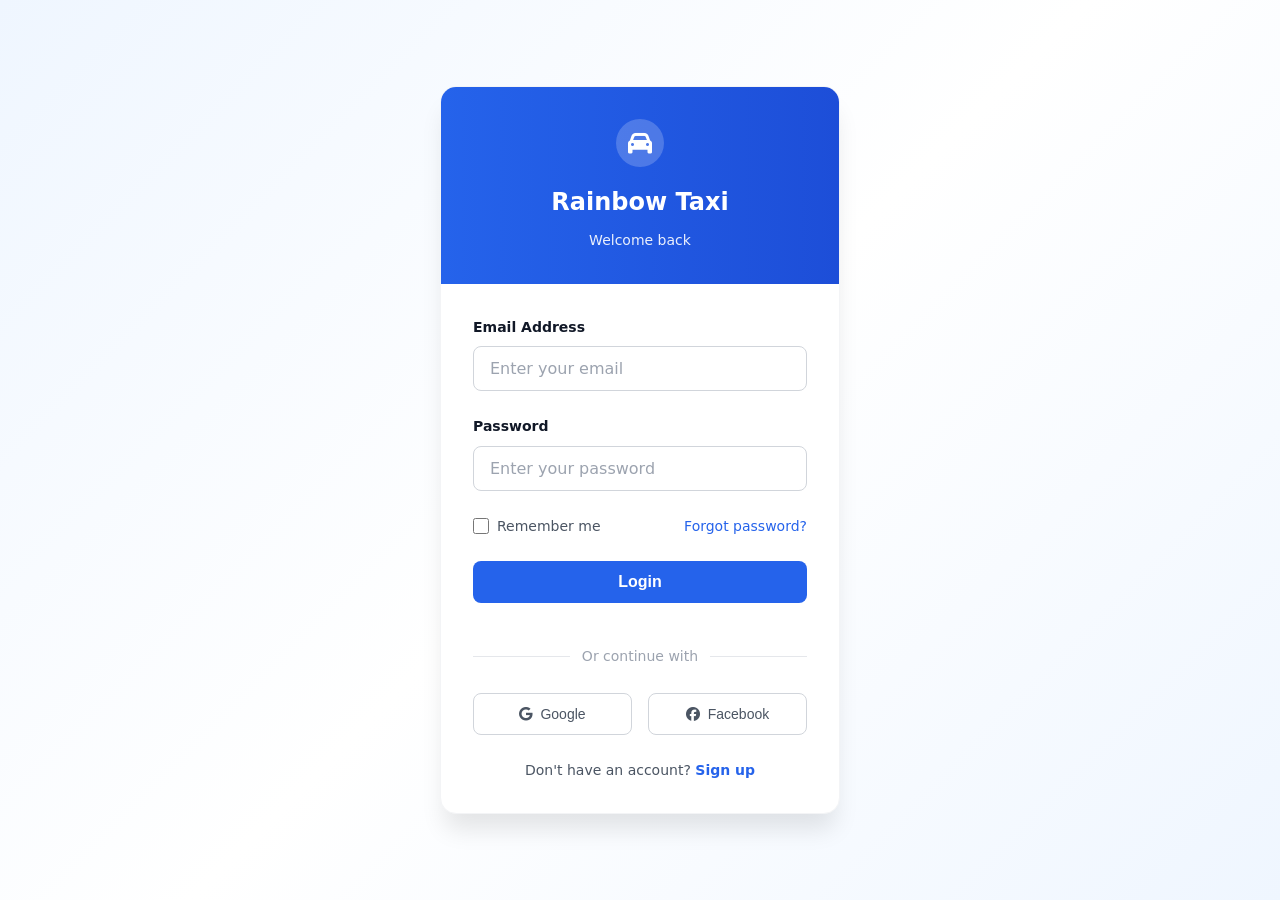
==== login.html @ b4e2dee8 "Initial Commit" ====
<!DOCTYPE html>
<html lang="en">
<head>
    <meta charset="UTF-8">
    <meta name="viewport" content="width=device-width, initial-scale=1.0">
    <title>Login - Rainbow Taxi</title>
    <link rel="stylesheet" href="https://cdnjs.cloudflare.com/ajax/libs/font-awesome/6.4.0/css/all.min.css">
    <link rel="stylesheet" href="style.css">
    <style>
        .login-container {
            min-height: 100vh;
            display: flex;
            align-items: center;
            justify-content: center;
            background: linear-gradient(135deg, #eff6ff 0%, #ffffff 50%, #eff6ff 100%);
            padding: 1rem;
        }

        .login-card {
            background-color: white;
            border-radius: 1rem;
            box-shadow: 0 20px 25px -5px rgba(0, 0, 0, 0.1);
            border: 1px solid #f3f4f6;
            overflow: hidden;
            width: 100%;
            max-width: 400px;
        }

        .login-header {
            background: linear-gradient(90deg, #2563eb, #1d4ed8);
            padding: 2rem;
            text-align: center;
        }

        .login-header-icon {
            width: 3rem;
            height: 3rem;
            background-color: rgba(255, 255, 255, 0.2);
            border-radius: 50%;
            display: flex;
            align-items: center;
            justify-content: center;
            color: white;
            font-size: 1.5rem;
            margin: 0 auto 1rem;
        }

        .login-header h1 {
            font-size: 1.5rem;
            font-weight: 700;
            color: white;
            margin: 0;
        }

        .login-header p {
            color: rgba(255, 255, 255, 0.9);
            font-size: 0.875rem;
            margin: 0.5rem 0 0;
        }

        .login-content {
            padding: 2rem;
        }

        .form-group-login {
            display: flex;
            flex-direction: column;
            margin-bottom: 1.5rem;
        }

        .form-group-login label {
            font-size: 0.875rem;
            font-weight: 600;
            color: #111827;
            margin-bottom: 0.5rem;
        }

        .form-group-login input {
            padding: 0.75rem 1rem;
            border: 1px solid #d1d5db;
            border-radius: 0.5rem;
            font-size: 1rem;
            transition: all 0.2s;
            font-family: inherit;
        }

        .form-group-login input:focus {
            outline: none;
            box-shadow: 0 0 0 3px #eff6ff;
            border-color: #2563eb;
        }

        .form-group-login input::placeholder {
            color: #9ca3af;
        }

        .remember-forgot {
            display: flex;
            justify-content: space-between;
            align-items: center;
            font-size: 0.875rem;
            margin-bottom: 1.5rem;
        }

        .remember-checkbox {
            display: flex;
            align-items: center;
            gap: 0.5rem;
        }

        .remember-checkbox input {
            width: 1rem;
            height: 1rem;
            cursor: pointer;
        }

        .remember-checkbox label {
            cursor: pointer;
            color: #4b5563;
            margin: 0;
        }

        .forgot-link {
            color: #2563eb;
            text-decoration: none;
            transition: color 0.2s;
        }

        .forgot-link:hover {
            color: #1d4ed8;
        }

        .btn-login {
            width: 100%;
            padding: 0.75rem;
            background-color: #2563eb;
            color: white;
            border: none;
            border-radius: 0.5rem;
            font-weight: 600;
            cursor: pointer;
            font-size: 1rem;
            transition: all 0.2s;
            margin-bottom: 1rem;
        }

        .btn-login:hover {
            background-color: #1d4ed8;
        }

        .divider {
            text-align: center;
            margin: 1.5rem 0;
            position: relative;
        }

        .divider::before {
            content: '';
            position: absolute;
            top: 50%;
            left: 0;
            right: 0;
            height: 1px;
            background-color: #e5e7eb;
        }

        .divider span {
            background-color: white;
            padding: 0 0.75rem;
            position: relative;
            color: #9ca3af;
            font-size: 0.875rem;
        }

        .social-login {
            display: grid;
            grid-template-columns: 1fr 1fr;
            gap: 1rem;
            margin-bottom: 1.5rem;
        }

        .btn-social {
            padding: 0.75rem;
            border: 1px solid #d1d5db;
            border-radius: 0.5rem;
            background-color: white;
            cursor: pointer;
            transition: all 0.2s;
            display: flex;
            align-items: center;
            justify-content: center;
            gap: 0.5rem;
            font-size: 0.875rem;
            color: #4b5563;
            font-weight: 500;
        }

        .btn-social:hover {
            border-color: #2563eb;
            background-color: #eff6ff;
        }

        .signup-link {
            text-align: center;
            font-size: 0.875rem;
            color: #4b5563;
        }

        .signup-link a {
            color: #2563eb;
            text-decoration: none;
            font-weight: 600;
            transition: color 0.2s;
        }

        .signup-link a:hover {
            color: #1d4ed8;
        }
    </style>
</head>
<body>
    <div class="login-container">
        <div class="login-card">
            <div class="login-header">
                <div class="login-header-icon">
                    <i class="fas fa-car"></i>
                </div>
                <h1>Rainbow Taxi</h1>
                <p>Welcome back</p>
            </div>

            <div class="login-content">
                <form>
                    <div class="form-group-login">
                        <label for="email">Email Address</label>
                        <input type="email" id="email" placeholder="Enter your email" required>
                    </div>

                    <div class="form-group-login">
                        <label for="password">Password</label>
                        <input type="password" id="password" placeholder="Enter your password" required>
                    </div>

                    <div class="remember-forgot">
                        <div class="remember-checkbox">
                            <input type="checkbox" id="remember" name="remember">
                            <label for="remember">Remember me</label>
                        </div>
                        <a href="#" class="forgot-link">Forgot password?</a>
                    </div>

                    <button type="submit" class="btn-login">Login</button>
                </form>

                <div class="divider">
                    <span>Or continue with</span>
                </div>

                <div class="social-login">
                    <button type="button" class="btn-social">
                        <i class="fab fa-google"></i> Google
                    </button>
                    <button type="button" class="btn-social">
                        <i class="fab fa-facebook"></i> Facebook
                    </button>
                </div>

                <div class="signup-link">
                    Don't have an account? <a href="signup.html">Sign up</a>
                </div>
            </div>
        </div>
    </div>
</body>
</html>
---- style.css ----
/* ===========================
   RESET & BASE
   =========================== */
*, *::before, *::after {
  box-sizing: border-box;
  margin: 0;
  padding: 0;
}

:root {
  --black:    #0a0a0a;
  --white:    #ffffff;
  --yellow:   #f5c200;
  --yellow-l: #fff8d6;
  --yellow-d: #c9a000;
  --gray-50:  #f8f8f7;
  --gray-100: #f0efed;
  --gray-300: #d4d2ce;
  --gray-500: #6b6760;
  --gray-700: #3a3733;
  --green:    #16a34a;

  --radius-sm: 8px;
  --radius-md: 14px;
  --radius-lg: 20px;

  --font-display: 'DM Serif Display', Georgia, serif;
  --font-body:    'DM Sans', system-ui, sans-serif;
}

html { scroll-behavior: smooth; }

body {
  font-family: var(--font-body);
  background: var(--white);
  color: var(--black);
  line-height: 1.6;
  font-size: 16px;
  -webkit-font-smoothing: antialiased;
}

.container {
  max-width: 1120px;
  margin: 0 auto;
  padding: 0 24px;
}

a { text-decoration: none; }

/* ===========================
   SHARED
   =========================== */
.eyebrow {
  display: inline-block;
  font-size: 0.72rem;
  font-weight: 600;
  letter-spacing: 0.12em;
  text-transform: uppercase;
  color: var(--gray-500);
  margin-bottom: 10px;
}

.section-header {
  margin-bottom: 40px;
}
.section-header h2 {
  font-family: var(--font-display);
  font-size: clamp(1.8rem, 3.5vw, 2.6rem);
  font-weight: 400;
  letter-spacing: -0.02em;
  color: var(--black);
}
.section-sub {
  font-size: 0.95rem;
  color: var(--gray-500);
  margin-top: 6px;
}

/* ===========================
   BUTTONS
   =========================== */
.cta-btn {
  display: inline-flex;
  align-items: center;
  gap: 8px;
  padding: 12px 24px;
  background: var(--black);
  color: var(--white);
  border: 2px solid var(--black);
  border-radius: var(--radius-sm);
  font-family: var(--font-body);
  font-size: 0.9rem;
  font-weight: 600;
  cursor: pointer;
  transition: background 0.2s, color 0.2s, transform 0.15s;
  text-decoration: none;
}
.cta-btn:hover {
  background: var(--yellow);
  border-color: var(--yellow);
  color: var(--black);
  transform: translateY(-1px);
}

.ghost-btn {
  display: inline-flex;
  align-items: center;
  gap: 8px;
  padding: 12px 24px;
  background: transparent;
  color: var(--black);
  border: 2px solid var(--gray-300);
  border-radius: var(--radius-sm);
  font-family: var(--font-body);
  font-size: 0.9rem;
  font-weight: 600;
  cursor: pointer;
  transition: border-color 0.2s, transform 0.15s, background 0.2s;
  text-decoration: none;
}
.ghost-btn:hover {
  border-color: var(--black);
  background: var(--gray-50);
  transform: translateY(-1px);
}

.link-btn {
  color: var(--gray-700);
  font-size: 0.9rem;
  font-weight: 500;
  transition: color 0.2s;
  text-decoration: none;
}
.link-btn:hover { color: var(--black); }

/* ===========================
   NAV
   =========================== */
nav {
  position: sticky;
  top: 0;
  z-index: 100;
  background: rgba(255,255,255,0.94);
  backdrop-filter: blur(12px);
  -webkit-backdrop-filter: blur(12px);
  border-bottom: 1px solid var(--gray-100);
}

.nav-wrapper {
  display: flex;
  align-items: center;
  justify-content: space-between;
  height: 72px;
}

.logo {
  display: flex;
  align-items: center;
  gap: 8px;
  font-family: var(--font-body);
  font-size: 1.05rem;
  font-weight: 700;
  color: var(--black);
  letter-spacing: -0.02em;
  text-decoration: none;
}
.hero-logo-img {
  width: 170px;
  height: 170px;
  object-fit: contain;
  border-radius: 50%;
  background: #fff;
  padding: 6px;
}
@media (min-width: 900px) {
  .hero-logo-img {
    width: 200px;
    height: 200px;
  }
}
.logo-img {
  width: 52px;
  height: 52px;
  object-fit: contain;
  border-radius: 6px;
}
.logo-cab { font-size: 1.3rem; line-height: 1; }

.nav-center {
  display: none;
  gap: 32px;
}
@media (min-width: 768px) { .nav-center { display: flex; } }

.nav-center a {
  color: var(--gray-700);
  font-size: 0.875rem;
  font-weight: 500;
  transition: color 0.2s;
  text-decoration: none;
}
.nav-center a:hover { color: var(--black); }

.nav-right {
  display: flex;
  align-items: center;
  gap: 16px;
}

/* Hide desktop-only links on small screens */
@media (max-width: 767px) {
  .desktop-only { display: none; }
}

/* Hamburger button */
.hamburger {
  display: none;
  flex-direction: column;
  justify-content: center;
  align-items: center;
  gap: 5px;
  width: 40px;
  height: 40px;
  background: transparent;
  border: 1px solid var(--gray-100);
  border-radius: var(--radius-sm);
  cursor: pointer;
  padding: 0;
  transition: background 0.2s;
}
.hamburger:hover { background: var(--gray-50); }
.hamburger span {
  display: block;
  width: 20px;
  height: 2px;
  background: var(--black);
  border-radius: 2px;
  transition: transform 0.25s, opacity 0.25s;
  transform-origin: center;
}
/* X state */
.hamburger.open span:nth-child(1) { transform: translateY(7px) rotate(45deg); }
.hamburger.open span:nth-child(2) { opacity: 0; transform: scaleX(0); }
.hamburger.open span:nth-child(3) { transform: translateY(-7px) rotate(-45deg); }

@media (max-width: 767px) { .hamburger { display: flex; } }

/* Mobile menu dropdown */
.mobile-menu {
  display: none;
  flex-direction: column;
  background: var(--white);
  border-top: 1px solid var(--gray-100);
  padding: 8px 0 16px;
  box-shadow: 0 8px 24px rgba(0,0,0,0.08);
}
.mobile-menu.open { display: flex; }

.mobile-link {
  padding: 14px 24px;
  font-size: 1rem;
  font-weight: 500;
  color: var(--gray-700);
  text-decoration: none;
  border-bottom: 1px solid var(--gray-100);
  transition: background 0.15s, color 0.15s;
}
.mobile-link:last-of-type { border-bottom: none; }
.mobile-link:hover { background: var(--gray-50); color: var(--black); }

.mobile-menu-actions {
  display: flex;
  flex-direction: column;
  gap: 10px;
  padding: 16px 24px 0;
}

/* ===========================
   HERO
   =========================== */
.hero {
  background: var(--yellow-l);
  padding: 80px 0 100px;
  overflow: hidden;
}

.hero-inner {
  display: grid;
  grid-template-columns: 1fr;
  gap: 60px;
  align-items: center;
}
@media (min-width: 900px) { .hero-inner { grid-template-columns: 1fr 1fr; } }

.hero-text h1 {
  font-family: var(--font-display);
  font-size: clamp(2.4rem, 5vw, 4rem);
  font-weight: 400;
  line-height: 1.12;
  color: var(--black);
  margin-bottom: 20px;
  letter-spacing: -0.02em;
}
.hero-text h1 em {
  font-style: italic;
  color: var(--yellow-d);
}

.hero-text p {
  font-size: 1.05rem;
  color: var(--gray-700);
  max-width: 440px;
  margin-bottom: 32px;
  line-height: 1.75;
}

.hero-actions {
  display: flex;
  gap: 12px;
  flex-wrap: wrap;
  margin-bottom: 48px;
}

.hero-stats {
  display: flex;
  align-items: center;
  gap: 24px;
}
.stat span {
  display: block;
  font-size: 1.1rem;
  font-weight: 700;
  color: var(--black);
  letter-spacing: -0.02em;
}
.stat p { font-size: 0.78rem; color: var(--gray-500); margin: 0; }
.stat-divider { width: 1px; height: 32px; background: var(--yellow-d); opacity: 0.3; }

/* Hero visual */
.hero-visual {
  display: flex;
  align-items: center;
  justify-content: center;
  position: relative;
  height: 220px;
  margin-top: 16px;
}
@media (min-width: 900px) {
  .hero-visual {
    display: block;
    height: 380px;
    margin-top: 0;
  }
}

/* Hide the floating cards on mobile, show on desktop */
.visual-card {
  display: none;
}
@media (min-width: 900px) {
  .visual-card {
    display: flex;
    position: absolute;
    background: var(--white);
    border: 1px solid var(--gray-100);
    border-radius: var(--radius-md);
    padding: 12px 18px;
    align-items: center;
    gap: 10px;
    font-size: 0.82rem;
    font-weight: 500;
    color: var(--black);
    box-shadow: 0 4px 20px rgba(0,0,0,0.07);
    animation: float 3s ease-in-out infinite alternate;
  }
}

.visual-orb {
  position: absolute;
  top: 50%; left: 50%;
  transform: translate(-50%, -50%);
  width: 200px; height: 200px;
  background: var(--yellow);
  opacity: 0.18;
  border-radius: 50%;
}
@media (min-width: 900px) {
  .visual-orb { width: 240px; height: 240px; }
}

.visual-taxi {
  position: absolute;
  top: 50%; left: 50%;
  transform: translate(-50%, -50%);
  font-size: 6rem;
  line-height: 1;
  z-index: 1;
}
.visual-card i { color: var(--yellow-d); font-size: 0.9rem; }
.status-online { color: var(--green) !important; font-size: 0.6rem !important; }

.vc1 { top: 24px; left: 10%; animation-delay: 0s; }
.vc2 { bottom: 24px; right: 5%; animation-delay: 1.5s; }

@keyframes float {
  from { transform: translateY(0); }
  to   { transform: translateY(-10px); }
}

/* ===========================
   BOOKING
   =========================== */
.booking { padding: 80px 0; }

.booking-card {
  background: var(--white);
  border: 1px solid var(--gray-100);
  border-radius: var(--radius-lg);
  box-shadow: 0 8px 40px rgba(0,0,0,0.07);
  overflow: hidden;
}

.booking-form {
  padding: 32px;
  display: flex;
  flex-direction: column;
  gap: 24px;
}

.form-block-title {
  font-size: 0.8rem;
  font-weight: 700;
  letter-spacing: 0.06em;
  text-transform: uppercase;
  color: var(--gray-500);
  display: flex;
  align-items: center;
  gap: 6px;
}

/* Location grouped input */
.location-inputs {
  background: var(--gray-50);
  border: 1px solid var(--gray-100);
  border-radius: var(--radius-md);
  padding: 8px 16px;
}

.field-group label {
  display: flex;
  align-items: center;
  gap: 6px;
  font-size: 0.7rem;
  font-weight: 700;
  letter-spacing: 0.09em;
  text-transform: uppercase;
  color: var(--gray-500);
  margin-bottom: 2px;
}

.input-row {
  display: flex;
  align-items: center;
  gap: 12px;
}

.dot {
  width: 10px; height: 10px;
  border-radius: 50%;
  flex-shrink: 0;
}
.dot-green  { background: var(--green); }
.dot-black  { background: var(--black); }

.location-inputs input {
  width: 100%;
  background: transparent;
  border: none;
  outline: none;
  font-family: var(--font-body);
  font-size: 0.95rem;
  color: var(--black);
  padding: 12px 0;
}
.location-inputs input::placeholder { color: var(--gray-300); }

.route-line {
  height: 1px;
  background: var(--gray-100);
  margin: 2px 0 2px 22px;
}

/* Locate me button */
.locate-btn {
  background: transparent;
  border: none;
  color: var(--gray-500);
  cursor: pointer;
  padding: 6px;
  border-radius: var(--radius-sm);
  transition: color 0.2s, background 0.2s;
  flex-shrink: 0;
}
.locate-btn:hover { color: var(--black); background: var(--gray-100); }

/* Autocomplete */
.autocomplete-list {
  position: relative;
  z-index: 999;
}
.autocomplete-list .suggestion {
  padding: 10px 16px 10px 36px;
  font-size: 0.85rem;
  color: var(--black);
  cursor: pointer;
  border-top: 1px solid var(--gray-100);
  background: var(--white);
  transition: background 0.15s;
}
.autocomplete-list .suggestion:hover { background: var(--yellow-l); }
.autocomplete-list .suggestion i {
  margin-right: 8px;
  color: var(--gray-500);
}

/* Map wrapper */
.map-wrapper {
  border: 1px solid var(--gray-100);
  border-radius: var(--radius-md);
  overflow: hidden;
}

.map-legend {
  display: flex;
  align-items: center;
  gap: 16px;
  padding: 10px 16px;
  background: var(--gray-50);
  border-bottom: 1px solid var(--gray-100);
  font-size: 0.78rem;
  font-weight: 500;
  color: var(--gray-700);
  flex-wrap: wrap;
}
.legend-item {
  display: flex;
  align-items: center;
  gap: 6px;
}
.map-hint {
  margin-left: auto;
  font-size: 0.72rem;
  color: var(--gray-500);
  display: flex;
  align-items: center;
  gap: 5px;
}

.map-mode-toggle {
  display: flex;
  background: var(--gray-50);
  border-bottom: 1px solid var(--gray-100);
}
.map-mode {
  flex: 1;
  padding: 9px 12px;
  border: none;
  background: transparent;
  font-family: var(--font-body);
  font-size: 0.8rem;
  font-weight: 600;
  color: var(--gray-500);
  cursor: pointer;
  transition: all 0.2s;
  border-bottom: 2px solid transparent;
}
.map-mode.active {
  color: var(--black);
  border-bottom-color: var(--yellow-d);
  background: var(--white);
}

#booking-map {
  height: 320px;
  width: 100%;
}

/* Leaflet popup tweak */
.leaflet-popup-content-wrapper {
  border-radius: var(--radius-sm) !important;
  font-family: var(--font-body) !important;
  font-size: 0.82rem !important;
  box-shadow: 0 4px 20px rgba(0,0,0,0.12) !important;
}
.leaflet-popup-tip { display: none; }

/* Form row (date/time, passengers) */
.form-row {
  display: grid;
  grid-template-columns: 1fr 1fr;
  gap: 16px;
}
@media (max-width: 560px) { .form-row { grid-template-columns: 1fr; } }

.field-group.standalone {
  display: flex;
  flex-direction: column;
  gap: 8px;
}
.field-group.standalone label {
  font-size: 0.7rem;
  font-weight: 700;
  letter-spacing: 0.09em;
  text-transform: uppercase;
  color: var(--gray-500);
  display: flex;
  align-items: center;
  gap: 6px;
}
.field-group.standalone input {
  padding: 11px 14px;
  border: 1px solid var(--gray-100);
  border-radius: var(--radius-sm);
  font-family: var(--font-body);
  font-size: 0.9rem;
  color: var(--black);
  background: var(--gray-50);
  outline: none;
  transition: border-color 0.2s, box-shadow 0.2s;
}
.field-group.standalone input:focus {
  border-color: var(--yellow-d);
  box-shadow: 0 0 0 3px rgba(245,194,0,0.15);
}

/* Time + AM/PM */
.time-row {
  display: flex;
  gap: 8px;
  align-items: center;
}
.time-row input { flex: 1; }

.ampm-toggle {
  display: flex;
  border: 1px solid var(--gray-100);
  border-radius: var(--radius-sm);
  overflow: hidden;
}
.ampm {
  padding: 11px 12px;
  border: none;
  background: var(--gray-50);
  color: var(--gray-500);
  font-family: var(--font-body);
  font-size: 0.78rem;
  font-weight: 600;
  cursor: pointer;
  transition: background 0.2s, color 0.2s;
}
.ampm.active {
  background: var(--black);
  color: var(--white);
}

/* Passenger selector */
.passenger-selector {
  display: flex;
  gap: 8px;
}
.pax-btn {
  width: 44px; height: 44px;
  border: 2px solid var(--gray-100);
  border-radius: var(--radius-sm);
  background: var(--gray-50);
  color: var(--gray-700);
  font-family: var(--font-body);
  font-weight: 700;
  font-size: 0.95rem;
  cursor: pointer;
  transition: all 0.2s;
}
.pax-btn:hover { border-color: var(--yellow-d); }
.pax-btn.active {
  background: var(--black);
  border-color: var(--black);
  color: var(--white);
}

/* Pet toggle */
.pet-toggle-row {
  display: flex;
  border: 1px solid var(--gray-100);
  border-radius: var(--radius-sm);
  overflow: hidden;
}
.pet-btn {
  flex: 1;
  padding: 11px 12px;
  border: none;
  background: var(--gray-50);
  color: var(--gray-700);
  font-family: var(--font-body);
  font-size: 0.82rem;
  font-weight: 600;
  cursor: pointer;
  transition: background 0.2s, color 0.2s;
  white-space: nowrap;
}
.pet-btn.active {
  background: var(--black);
  color: var(--white);
}

/* Booking actions */
.booking-actions {
  display: flex;
  flex-direction: column;
  gap: 12px;
  padding-top: 8px;
  border-top: 1px solid var(--gray-100);
}
@media (min-width: 560px) {
  .booking-actions {
    flex-direction: row;
    justify-content: flex-end;
    align-items: center;
  }
}
.advance-btn { border-style: dashed; }
.cta-wide { padding: 13px 32px; font-size: 1rem; }

/* ===========================
   FARE CALCULATOR
   =========================== */
.fare-section {
  background: var(--gray-50);
  padding: 80px 0;
}

.fare-card {
  background: var(--white);
  border: 1px solid var(--gray-100);
  border-radius: var(--radius-lg);
  overflow: hidden;
  max-width: 560px;
}

.fare-table { padding: 0; }

.fare-row {
  display: flex;
  justify-content: space-between;
  align-items: center;
  padding: 16px 28px;
  border-bottom: 1px solid var(--gray-100);
  font-size: 0.95rem;
  color: var(--black);
}
.fare-row:last-child { border-bottom: none; }

.fare-row-head {
  background: var(--gray-50);
  font-size: 0.7rem;
  font-weight: 700;
  letter-spacing: 0.1em;
  text-transform: uppercase;
  color: var(--gray-500);
  padding: 12px 28px;
}

.fare-val { font-weight: 600; color: var(--black); }

.fare-row-input { gap: 16px; }

.km-input-wrap {
  display: flex;
  align-items: center;
  gap: 6px;
  border: 1px solid var(--gray-100);
  border-radius: var(--radius-sm);
  padding: 6px 12px;
  background: var(--gray-50);
}
.km-input-wrap input {
  width: 70px;
  border: none;
  background: transparent;
  font-family: var(--font-body);
  font-size: 0.95rem;
  color: var(--black);
  outline: none;
  text-align: right;
}
.km-label { font-size: 0.82rem; font-weight: 600; color: var(--gray-500); }

.fare-divider { height: 3px; background: var(--gray-100); }

.fare-total-row {
  padding: 20px 28px;
  background: var(--yellow-l);
}
.fare-total {
  font-size: 1.5rem;
  font-weight: 700;
  color: var(--black);
  letter-spacing: -0.02em;
}

.fare-note {
  padding: 14px 28px;
  font-size: 0.78rem;
  color: var(--gray-500);
  display: flex;
  align-items: flex-start;
  gap: 8px;
  background: var(--gray-50);
  border-top: 1px solid var(--gray-100);
}
.fare-note i { margin-top: 2px; flex-shrink: 0; }

/* ===========================
   TAXI INFO + DRIVER
   =========================== */
.taxi-info-section { padding: 80px 0; }

.taxi-info-grid {
  display: grid;
  grid-template-columns: 1fr;
  gap: 24px;
}
@media (min-width: 768px) { .taxi-info-grid { grid-template-columns: 1fr 1fr; } }

.info-card {
  background: var(--white);
  border: 1px solid var(--gray-100);
  border-radius: var(--radius-lg);
  overflow: hidden;
}

.info-card-header {
  display: flex;
  align-items: center;
  gap: 16px;
  padding: 24px 28px;
  border-bottom: 1px solid var(--gray-100);
  background: var(--gray-50);
}
.info-icon {
  width: 40px; height: 40px;
  display: flex; align-items: center; justify-content: center;
  border: 1px solid var(--gray-100);
  border-radius: var(--radius-sm);
  background: var(--white);
  font-size: 1rem;
  color: var(--black);
  flex-shrink: 0;
}
.info-card-header h3 {
  font-size: 1rem;
  font-weight: 700;
  color: var(--black);
  margin: 0;
}

.info-list { padding: 8px 0; }

.info-item {
  display: flex;
  align-items: center;
  justify-content: space-between;
  gap: 16px;
  padding: 13px 28px;
  border-bottom: 1px solid var(--gray-100);
}
.info-item:last-child { border-bottom: none; }
.info-item-col { flex-direction: column; align-items: flex-start; gap: 8px; }

.info-label {
  font-size: 0.78rem;
  font-weight: 600;
  letter-spacing: 0.06em;
  text-transform: uppercase;
  color: var(--gray-500);
  flex-shrink: 0;
}
.info-value {
  font-size: 0.9rem;
  font-weight: 500;
  color: var(--black);
  display: flex;
  align-items: center;
  gap: 6px;
  flex-wrap: wrap;
}

.color-row { display: flex; align-items: center; gap: 6px; }

.color-swatch {
  width: 14px; height: 14px;
  border-radius: 3px;
  border: 1px solid var(--gray-300);
  display: inline-block;
  flex-shrink: 0;
}
.swatch-yellow { background: var(--yellow); }
.swatch-white  { background: #fff; }

.plate-badge {
  display: inline-block;
  padding: 3px 10px;
  border: 2px solid var(--black);
  border-radius: 4px;
  font-family: monospace;
  font-size: 0.85rem;
  font-weight: 700;
  letter-spacing: 0.1em;
  color: var(--black);
}

.tags-row { display: flex; flex-wrap: wrap; gap: 8px; }
.tag {
  padding: 4px 10px;
  background: var(--yellow-l);
  border: 1px solid var(--yellow-d);
  border-radius: 99px;
  font-size: 0.76rem;
  font-weight: 600;
  color: var(--black);
}

/* Driver card */
.driver-body {
  display: grid;
  grid-template-columns: 1fr;
  gap: 0;
}
@media (min-width: 480px) { .driver-body { grid-template-columns: auto 1fr; } }

.driver-photo-wrap {
  display: flex;
  flex-direction: column;
  align-items: center;
  gap: 12px;
  padding: 24px 20px;
  border-right: 1px solid var(--gray-100);
  border-bottom: 1px solid var(--gray-100);
}
@media (min-width: 480px) { .driver-photo-wrap { border-bottom: none; } }

.driver-photo-placeholder {
  width: 96px; height: 96px;
  border-radius: 50%;
  background: var(--gray-100);
  display: flex;
  flex-direction: column;
  align-items: center;
  justify-content: center;
  color: var(--gray-300);
  font-size: 2.8rem;
  gap: 0;
}
.driver-photo-placeholder span {
  font-size: 0.6rem;
  color: var(--gray-500);
  font-weight: 500;
  line-height: 1;
}

.driver-status-badge {
  display: flex;
  align-items: center;
  gap: 6px;
  padding: 5px 12px;
  background: #dcfce7;
  border: 1px solid #bbf7d0;
  border-radius: 99px;
  font-size: 0.72rem;
  font-weight: 600;
  color: #15803d;
  white-space: nowrap;
}
.status-dot {
  width: 7px; height: 7px;
  background: var(--green);
  border-radius: 50%;
  animation: pulse 2s ease-in-out infinite;
  flex-shrink: 0;
}
@keyframes pulse {
  0%, 100% { opacity: 1; }
  50% { opacity: 0.4; }
}

.stars { color: var(--yellow-d); letter-spacing: 1px; }

/* ===========================
   HOW IT WORKS
   =========================== */
.how-it-works {
  background: var(--gray-50);
  padding: 80px 0;
}

.steps {
  display: flex;
  flex-direction: column;
  gap: 24px;
}
@media (min-width: 768px) {
  .steps { flex-direction: row; align-items: flex-start; gap: 16px; }
}

.step { flex: 1; }
.step-num {
  font-family: var(--font-display);
  font-size: 2.4rem;
  color: var(--gray-100);
  line-height: 1;
  margin-bottom: 12px;
}
.step h3 {
  font-size: 0.95rem;
  font-weight: 700;
  color: var(--black);
  margin-bottom: 6px;
}
.step p { font-size: 0.85rem; color: var(--gray-500); line-height: 1.7; }

.step-arrow {
  display: none;
  color: var(--gray-300);
  font-size: 0.85rem;
  padding-top: 16px;
}
@media (min-width: 768px) { .step-arrow { display: flex; } }

/* ===========================
   FOOTER
   =========================== */
footer {
  background: var(--black);
  color: var(--gray-500);
  padding: 64px 0 0;
}

.footer-inner {
  display: grid;
  grid-template-columns: 1fr;
  gap: 48px;
  padding-bottom: 48px;
}
@media (min-width: 768px) { .footer-inner { grid-template-columns: 1.5fr 2fr; } }

.footer-brand .logo { color: var(--white); }
.footer-brand p { font-size: 0.85rem; margin-top: 12px; color: var(--gray-500); }

.footer-links {
  display: grid;
  grid-template-columns: repeat(3, 1fr);
  gap: 24px;
}
.footer-links h5 {
  font-size: 0.72rem;
  font-weight: 700;
  color: var(--white);
  letter-spacing: 0.1em;
  text-transform: uppercase;
  margin-bottom: 14px;
}
.footer-links a {
  display: block;
  font-size: 0.85rem;
  color: var(--gray-500);
  margin-bottom: 10px;
  transition: color 0.2s;
  text-decoration: none;
}
.footer-links a:hover { color: var(--white); }

.footer-bottom {
  border-top: 1px solid #1f1f1f;
  padding: 20px 0;
  display: flex;
  flex-direction: column;
  align-items: center;
  gap: 12px;
  font-size: 0.8rem;
  color: var(--gray-500);
}
@media (min-width: 640px) {
  .footer-bottom { flex-direction: row; justify-content: space-between; }
}

.socials { display: flex; gap: 20px; }
.socials a {
  color: var(--gray-500);
  font-size: 0.85rem;
  transition: color 0.2s;
  text-decoration: none;
}
.socials a:hover { color: var(--white); }

/* ===========================
   AUTO DATETIME DISPLAY
   =========================== */
.datetime-display {
  padding: 11px 14px;
  border: 1px solid var(--gray-100);
  border-radius: var(--radius-sm);
  font-family: var(--font-body);
  font-size: 0.9rem;
  color: var(--black);
  background: var(--gray-50);
  font-weight: 500;
  min-height: 44px;
  display: flex;
  align-items: center;
}

/* ===========================
   BOOKING MODAL
   =========================== */
.modal-overlay {
  position: fixed;
  inset: 0;
  z-index: 9999;
  background: rgba(0,0,0,0.55);
  backdrop-filter: blur(4px);
  display: flex;
  align-items: center;
  justify-content: center;
  padding: 16px;
  opacity: 0;
  pointer-events: none;
  transition: opacity 0.25s ease;
}
.modal-overlay.open {
  opacity: 1;
  pointer-events: all;
}
.modal-overlay.open .modal-card {
  transform: translateY(0) scale(1);
  opacity: 1;
}

.modal-card {
  background: var(--white);
  border-radius: var(--radius-lg);
  width: 100%;
  max-width: 480px;
  max-height: 90vh;
  overflow-y: auto;
  box-shadow: 0 24px 60px rgba(0,0,0,0.22);
  position: relative;
  transform: translateY(24px) scale(0.97);
  opacity: 0;
  transition: transform 0.3s cubic-bezier(.22,1,.36,1), opacity 0.25s ease;
}

.modal-close {
  position: absolute;
  top: 14px; right: 14px;
  width: 34px; height: 34px;
  border: none;
  background: var(--gray-100);
  border-radius: 50%;
  cursor: pointer;
  display: flex; align-items: center; justify-content: center;
  color: var(--gray-700);
  font-size: 0.85rem;
  transition: background 0.2s, color 0.2s;
  z-index: 1;
}
.modal-close:hover { background: var(--gray-300); color: var(--black); }

.modal-header {
  background: var(--yellow-l);
  border-bottom: 1px solid var(--yellow-d);
  padding: 32px 28px 24px;
  text-align: center;
}
.modal-icon {
  width: 52px; height: 52px;
  background: var(--yellow);
  border-radius: 50%;
  display: flex; align-items: center; justify-content: center;
  font-size: 1.4rem;
  margin: 0 auto 14px;
  border: 3px solid var(--yellow-d);
}
.modal-header h2 {
  font-family: var(--font-display);
  font-size: 1.5rem;
  font-weight: 400;
  color: var(--black);
  margin-bottom: 4px;
}
.modal-header p {
  font-size: 0.85rem;
  color: var(--gray-700);
}

.modal-body {
  padding: 24px 28px;
  display: flex;
  flex-direction: column;
  gap: 20px;
}

/* Route display */
.modal-route {
  background: var(--gray-50);
  border: 1px solid var(--gray-100);
  border-radius: var(--radius-md);
  padding: 16px 18px;
  display: flex;
  flex-direction: column;
  gap: 0;
}
.modal-loc {
  display: flex;
  align-items: flex-start;
  gap: 12px;
  padding: 8px 0;
}
.modal-loc .dot { margin-top: 5px; flex-shrink: 0; }
.modal-loc-label {
  display: block;
  font-size: 0.68rem;
  font-weight: 700;
  letter-spacing: 0.09em;
  text-transform: uppercase;
  color: var(--gray-500);
  margin-bottom: 2px;
}
.modal-loc-val {
  font-size: 0.85rem;
  font-weight: 500;
  color: var(--black);
  line-height: 1.4;
}
.modal-route-line {
  height: 1px;
  background: var(--gray-100);
  margin: 0 0 0 22px;
}

/* Stats row */
.modal-stats {
  display: grid;
  grid-template-columns: repeat(3, 1fr);
  gap: 12px;
}
.modal-stat {
  background: var(--gray-50);
  border: 1px solid var(--gray-100);
  border-radius: var(--radius-sm);
  padding: 12px;
  display: flex;
  align-items: flex-start;
  gap: 10px;
}
.modal-stat i {
  color: var(--yellow-d);
  font-size: 0.9rem;
  margin-top: 2px;
  flex-shrink: 0;
}
.modal-stat-label {
  display: block;
  font-size: 0.65rem;
  font-weight: 700;
  letter-spacing: 0.08em;
  text-transform: uppercase;
  color: var(--gray-500);
  margin-bottom: 2px;
}
.modal-stat-val {
  font-size: 0.82rem;
  font-weight: 600;
  color: var(--black);
}

/* Fare box */
.modal-fare-box {
  border: 1px solid var(--gray-100);
  border-radius: var(--radius-md);
  overflow: hidden;
}
.modal-fare-breakdown { padding: 4px 0; }
.modal-fare-row {
  display: flex;
  justify-content: space-between;
  align-items: center;
  padding: 11px 18px;
  font-size: 0.88rem;
  color: var(--gray-700);
  border-bottom: 1px solid var(--gray-100);
}
.modal-fare-total-row {
  display: flex;
  justify-content: space-between;
  align-items: center;
  padding: 16px 18px;
  background: var(--yellow-l);
  font-size: 0.95rem;
  font-weight: 700;
  color: var(--black);
}
#modal-total {
  font-size: 1.3rem;
  font-weight: 700;
  color: var(--black);
}

.modal-note {
  font-size: 0.76rem;
  color: var(--gray-500);
  display: flex;
  align-items: flex-start;
  gap: 6px;
  line-height: 1.5;
}
.modal-note i { margin-top: 2px; flex-shrink: 0; }

.modal-ok-btn {
  width: calc(100% - 56px);
  margin: 0 28px 28px;
  justify-content: center;
}

@media (max-width: 480px) {
  .modal-stats { grid-template-columns: 1fr; }
  .modal-body { padding: 20px 18px; }
  .modal-ok-btn { width: calc(100% - 36px); margin: 0 18px 20px; }
}

/* Advance booking fields */
.adv-field {
  display: flex;
  flex-direction: column;
  gap: 6px;
}
.adv-label {
  font-size: 0.8rem;
  font-weight: 700;
  letter-spacing: 0.06em;
  text-transform: uppercase;
  color: var(--gray-700);
  display: flex;
  align-items: center;
  gap: 6px;
}
.adv-label i { color: var(--yellow-d); }
.adv-input {
  padding: 11px 14px;
  border: 1px solid var(--gray-100);
  border-radius: var(--radius-sm);
  font-family: var(--font-body);
  font-size: 0.95rem;
  color: var(--black);
  background: var(--gray-50);
  transition: border-color 0.2s, box-shadow 0.2s;
  width: 100%;
  box-sizing: border-box;
}
.adv-input:focus {
  outline: none;
  border-color: var(--yellow-d);
  box-shadow: 0 0 0 3px rgba(245,194,0,0.15);
  background: var(--white);
}

/* Modal driver card */
.modal-driver {
  display: flex;
  align-items: center;
  gap: 16px;
  background: var(--gray-50);
  border: 1px solid var(--gray-100);
  border-radius: var(--radius-md);
  padding: 16px 18px;
}
.modal-driver-photo {
  width: 56px; height: 56px;
  border-radius: 50%;
  background: var(--gray-100);
  display: flex; align-items: center; justify-content: center;
  font-size: 2.4rem;
  color: var(--gray-300);
  flex-shrink: 0;
}
.modal-driver-info {
  display: flex;
  flex-direction: column;
  gap: 4px;
  min-width: 0;
}
.modal-driver-badge {
  display: inline-flex;
  align-items: center;
  gap: 5px;
  background: #dcfce7;
  border: 1px solid #bbf7d0;
  border-radius: 99px;
  padding: 3px 10px;
  font-size: 0.68rem;
  font-weight: 700;
  color: #15803d;
  width: fit-content;
}
.modal-driver-name {
  font-size: 1rem;
  font-weight: 700;
  color: var(--black);
}
.modal-driver-sub {
  font-size: 0.78rem;
  color: var(--gray-700);
  display: flex;
  align-items: center;
  gap: 4px;
  flex-wrap: wrap;
}
.modal-driver-sub i { color: var(--gray-500); }
/* ===========================
   PAYMENT SECTION
   =========================== */
.payment-section {
  display: flex;
  flex-direction: column;
  gap: 12px;
}

.payment-toggle {
  display: grid;
  grid-template-columns: 1fr 1fr;
  gap: 10px;
}

.pay-btn {
  display: flex;
  align-items: center;
  justify-content: center;
  gap: 8px;
  padding: 12px;
  border: 2px solid var(--gray-100);
  border-radius: var(--radius-md);
  background: var(--white);
  font-family: var(--font-body);
  font-size: 0.88rem;
  font-weight: 600;
  color: var(--gray-700);
  cursor: pointer;
  transition: all 0.2s;
}
.pay-btn:hover {
  border-color: var(--yellow-d);
  background: var(--yellow-l);
}
.pay-btn.active {
  border-color: var(--yellow-d);
  background: var(--yellow-l);
  color: var(--black);
}
.pay-btn i { font-size: 1rem; color: #16a34a; }
.gcash-logo-img {
  height: 18px;
  object-fit: contain;
}

.payment-info {
  display: flex;
  align-items: flex-start;
  gap: 8px;
  background: var(--gray-50);
  border: 1px solid var(--gray-100);
  border-radius: var(--radius-sm);
  padding: 12px 14px;
  font-size: 0.8rem;
  color: var(--gray-700);
  line-height: 1.5;
}
.payment-info i { color: var(--yellow-d); margin-top: 2px; flex-shrink: 0; }

/* GCash QR */
.gcash-info {
  padding: 0;
  background: transparent;
  border: none;
}

.qr-wrapper {
  border: 1px solid #93c5fd;
  border-radius: var(--radius-md);
  background: linear-gradient(135deg, #eff6ff 0%, #fff 100%);
  padding: 20px;
  display: flex;
  flex-direction: column;
  align-items: center;
  gap: 12px;
}

.qr-header {
  display: flex;
  align-items: center;
  gap: 8px;
}
.qr-title {
  font-size: 0.85rem;
  font-weight: 700;
  color: #1d4ed8;
}

.qr-img {
  width: 180px;
  height: 180px;
  border-radius: 10px;
  border: 3px solid #fff;
  box-shadow: 0 4px 16px rgba(37,99,235,0.15);
}

.qr-details {
  display: flex;
  flex-direction: column;
  align-items: center;
  gap: 2px;
  text-align: center;
}
.qr-name {
  font-size: 0.9rem;
  font-weight: 700;
  color: var(--black);
}
.qr-number {
  font-size: 0.78rem;
  color: var(--gray-700);
}
.qr-amount {
  font-size: 1.3rem;
  font-weight: 700;
  color: #1d4ed8;
  margin-top: 4px;
}

.qr-note {
  font-size: 0.68rem;
  color: var(--gray-500);
  text-align: center;
  font-style: italic;
}

/* ===========================
   DRIVER TABS
   =========================== */
.driver-tabs {
  display: flex;
  gap: 8px;
  flex-wrap: wrap;
  margin-bottom: 20px;
}

.driver-tab {
  padding: 7px 16px;
  border: 2px solid var(--gray-100);
  border-radius: 99px;
  background: var(--white);
  font-family: var(--font-body);
  font-size: 0.82rem;
  font-weight: 600;
  color: var(--gray-700);
  cursor: pointer;
  transition: all 0.2s;
}
.driver-tab:hover {
  border-color: var(--yellow-d);
  color: var(--black);
}
.driver-tab.active {
  background: var(--yellow);
  border-color: var(--yellow-d);
  color: var(--black);
}

.driver-panel {
  display: none;
}
.driver-panel.active {
  display: flex;
  flex-direction: column;
  gap: 16px;
}
@media (min-width: 600px) {
  .driver-panel.active {
    flex-direction: row;
    align-items: flex-start;
  }
}

/* Car panels (same pattern as driver panels) */
.car-panel { display: none; }
.car-panel.active { display: block; }
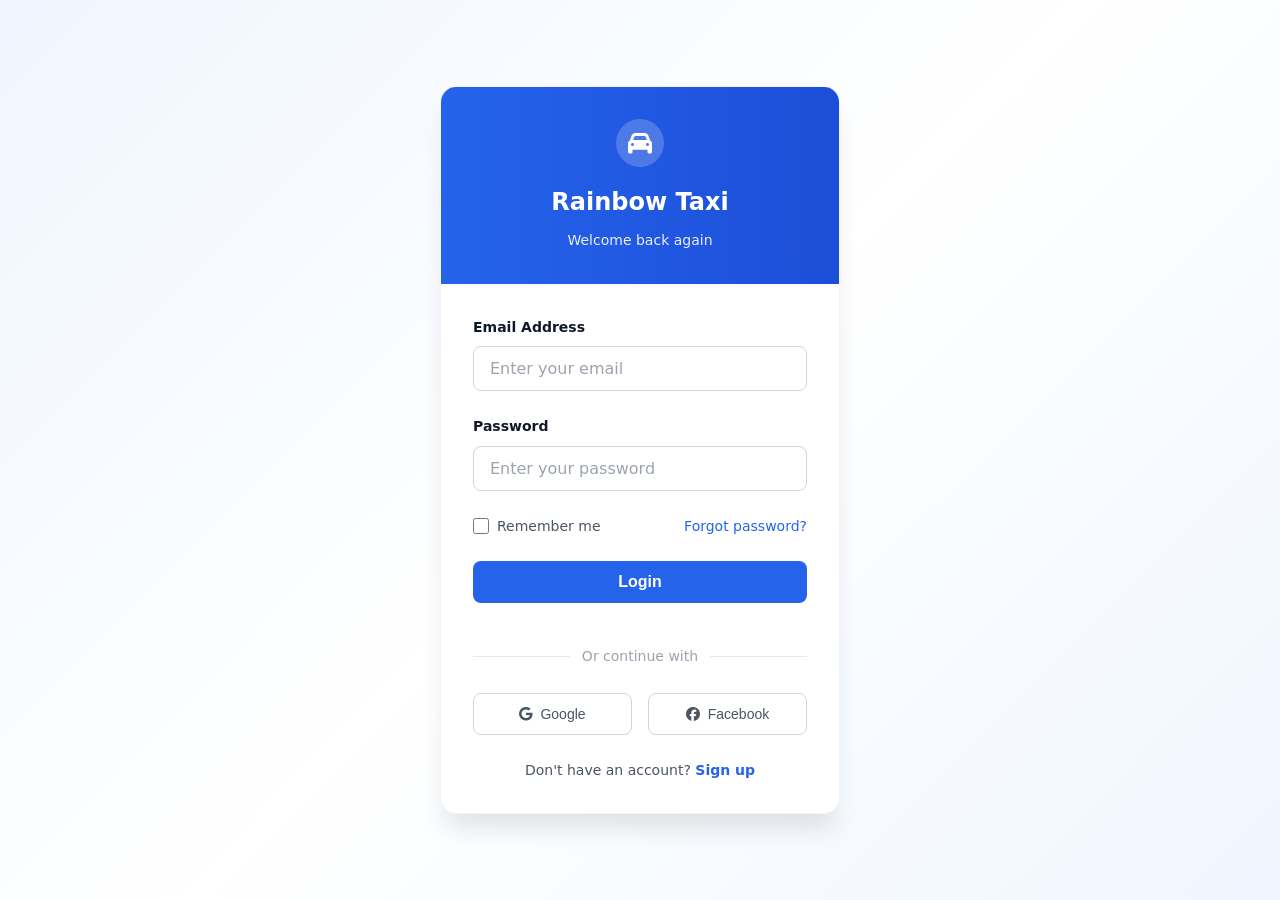
==== commit a8ff441c: "second commit" ====
--- a/login.html
+++ b/login.html
@@ -226,7 +226,7 @@
                     <i class="fas fa-car"></i>
                 </div>
                 <h1>Rainbow Taxi</h1>
-                <p>Welcome back</p>
+                <p>Welcome back again</p>
             </div>
 
             <div class="login-content">
